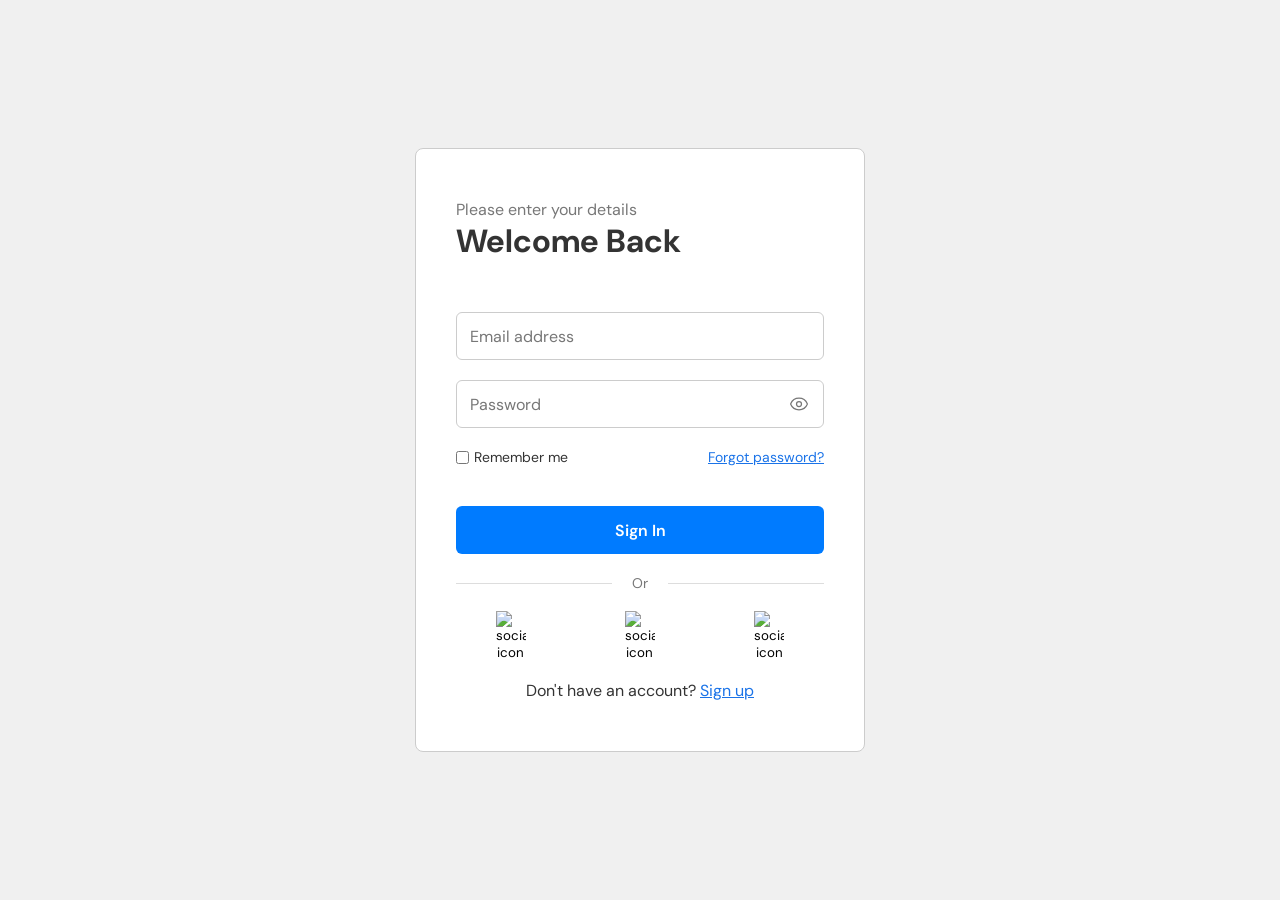
==== PortFolio/html/login.html @ df703a5d "Update PortFolio" ====
<!doctype html>
<html lang="en">
    <head>
        <meta charset="UTF-8" />
        <meta name="viewport" content="width=device-width, initial-scale=1.0" />
        <title>Login Form || Portfolio</title>
        <link rel="stylesheet" href="/PortFolio/css/login.css" />
    </head>
    <body>
        <div class="container">
            <div class="form-container">
                <div class="form-blob">
                    <img src="/img/blob.svg" alt="blob" class="blob-image blob-image--1" />
                    <img src="/img/blob.svg" alt="blob" class="blob-image blob-image--2" />
                    <img src="/img/blob.svg" alt="blob" class="blob-image blob-image--3" />
                </div>

                <div class="form-header">
                    <p>Please enter your details</p>
                    <h1>Welcome Back</h1>
                </div>
                <form class="form-box">
                    <div class="input-group">
                        <input type="email" id="email" class="input-field" placeholder="" required />
                        <label for="email" class="floating-label">Email address</label>
                    </div>
                    <div class="input-group">
                        <input type="password" id="password" class="input-field" placeholder="" required />
                        <label for="password" class="floating-label">Password</label>
                        <div class="eye-icon">
                            <svg
                                xmlns="http://www.w3.org/2000/svg"
                                width="24"
                                height="24"
                                viewBox="0 0 24 24"
                                fill="none"
                                stroke="currentColor"
                                stroke-width="1.5"
                                stroke-linecap="round"
                                stroke-linejoin="round"
                                class="lucide lucide-eye-icon lucide-eye">
                                <path
                                    d="M2.062 12.348a1 1 0 0 1 0-.696 10.75 10.75 0 0 1 19.876 0 1 1 0 0 1 0 .696 10.75 10.75 0 0 1-19.876 0" />
                                <circle cx="12" cy="12" r="3" />
                            </svg>
                        </div>
                    </div>
                    <div class="input-group checkbox-group">
                        <div class="form-col remember-me">
                            <input type="checkbox" id="remember-me-checkbox" class="checkbox-field" />
                            <label for="remember-me-checkbox">Remember me</label>
                        </div>
                        <div class="form-col">
                            <a href="#" class="form-link">Forgot password?</a>
                        </div>
                    </div>
                    <button type="submit" class="form-btn form-btn--submit">Sign In</button>
                </form>
                <div class="form-divider">
                    <p>Or</p>
                </div>
                <div class="form-bottom">
                    <div class="form-socials">
                        <button class="form-btn form-btn--social">
                            <img src="/img/google.svg" alt="social icon" class="btn-icon" />
                        </button>
                        <button class="form-btn form-btn--social">
                            <img src="/img/facebook.svg" alt="social icon" class="btn-icon" />
                        </button>
                        <button class="form-btn form-btn--social">
                            <img src="/img/apple.svg" alt="social icon" class="btn-icon" />
                        </button>
                    </div>
                    <p>Don't have an account? <a class="form-link" href="#">Sign up</a></p>
                </div>
            </div>
        </div>
    </body>
</html>
---- PortFolio/css/login.css ----
@import url('https://fonts.googleapis.com/css2?family=DM+Sans:ital,opsz,wght@0,9..40,100..1000;1,9..40,100..1000&display=swap');
:root {
    --color-background: #f0f0f0;
    --color-background: #f0f0f0;
    --color-text: #333;
    --color-border: #ccc;
    --color-placeholder: #777;
    --color-primary: #007bff;
    --color-primary-hover: #0056b3;
    --color-link: #1a73e8;
    --color-divider: #ddd;
    --color-social-hover: #f0f0f0;
    --color-floating-label: #5f6368;
    --color-white: #fff;
}

* {
    margin: 0;
    padding: 0;
    box-sizing: border-box;
    font-family: 'DM sans', sans-serif;
}

body {
    background-image: url('../../img/backgroundlogin-2.jpg');
    background-color: var(--color-background);
    color: var(--color-text);
    background-size: cover;
    background-position: center;
    background-repeat: no-repeat;
}

.container {
    display: flex;
    justify-content: center;
    align-items: center;
    height: 100vh;
    padding: 20px;
}

.form-container {
    position: relative;
    background-color: var(--color-white);
    padding: 50px 40px;
    width: 100%;
    max-width: 450px;
    border-radius: 8px;
    border: 1px solid var(--color-border);
    overflow: hidden;
}

.form-header {
    position: relative;
    z-index: 1;
}

.form-header p {
    color: var(--color-placeholder);
}

.form-header h1 {
    font-size: 32px;
}

.form-box {
    display: flex;
    flex-direction: column;
    gap: 20px;
    margin-top: 50px;
}

.input-group {
    position: relative;
    display: flex;
}

.input-field {
    height: 48px;
    padding-inline: 14px;
    border: 1px solid var(--color-border);
    border-radius: 6px;
    width: 100%;
    outline: none;
}

#password {
    padding-right: 30px;
}
.floating-label {
    position: absolute;
    top: 50%;
    left: 8px;
    transform: translateY(-50%);
    color: var(--color-placeholder);
    background-color: var(--color-white);
    padding-inline: 6px;
    transition: all 0.3s ease;
    pointer-events: none;
}

.input-field:focus ~ .floating-label,
.input-field:not(:placeholder-shown) ~ .floating-label {
    top: 0;
    left: 8px;
    transform: translateY(-50%);
    font-size: 12px;
    color: var(--color-primary);
}

.input-field:focus {
    border-color: var(--color-primary);
}

.input-field:not(:focus):not(:placeholder-shown) ~ .floating-label {
    color: var(--color-floating-label);
}
/* .blob-image {
    display: none;
} */

.eye-icon {
    position: absolute;
    right: 15px;
    display: flex;
    top: 50%;
    transform: translateY(-50%);
}
.eye-icon svg {
    width: 20px;
    height: 20px;
    cursor: pointer;
    color: var(--color-placeholder);
}

.checkbox-group {
    display: flex;
    justify-content: space-between;
    gap: 10px;
    font-size: 14px;
}

.remember-me {
    display: flex;
    align-items: center;
    gap: 5px;
}

.form-btn {
    display: flex;
    justify-content: center;
    align-items: center;
    gap: 10px;
    height: 48px;
    background: none;
    border: none;
    border-radius: 6px;
    cursor: pointer;
    padding-inline: 8px;
}

.form-btn--submit {
    background-color: var(--color-primary);
    color: var(--color-white);
    font-size: 16px;
    font-weight: 600;
    margin-top: 20px;
    transition: background-color 0.3s ease;
}
.form-btn--submit:hover {
    background-color: var(--color-primary-hover);
}

.form-bottom {
    display: flex;
    flex-direction: column;
    justify-content: center;
    align-items: center;
    gap: 20px;
    margin-top: 20px;
}

.form-divider {
    display: flex;
    align-items: center;
    gap: 20px;
    font-size: 14px;
    color: var(--color-placeholder);
    margin-top: 20px;
}

.form-divider:before,
.form-divider::after {
    content: '';
    flex: 1;
    height: 1px;
    background-color: var(--color-divider);
}
.form-socials {
    width: 100%;
    display: grid;
    grid-template-columns: repeat(3, 1fr);
    gap: 20px;
}

.form-btn--social {
    /* border: 1px solid var(--color-divider);
    transition: 0.3 ease; */
    border: none;
    background: transparent;
}

.form-btn--social:hover {
    background-color: var(--color-social-hover);
}

.btn-icon {
    width: 30px;
}

.form-link {
    color: var(--color-link);
}

.form--link:hover {
    text-decoration: none;
}

.form-blob {
    position: absolute;
    width: 200px;
    height: 200px;
    top: 0;
    right: 0;
    z-index: 0;
}

.blob-image {
    position: absolute;
    rotate: 205deg;
    pointer-events: none;
    opacity: 0;
    transform: scale(0.5) translate(100px);
}

.blob-image--1 {
    top: -170px;
    right: -150px;
    animation: welcomeIn 1.2s ease-out 0.3 forwards;
    --final-opacity: 1;
}
.blob-image--2 {
    top: -165px;
    right: -150px;
    animation: welcomeIn 1.2s ease-out 0.3 forwards;
    --final-opacity: 0.6;
}
.blob-image--3 {
    top: -160px;
    right: -150px;
    animation: welcomeIn 1.2s ease-out 0.3 forwards;
    --final-opacity: 0.3;
}

@keyframes welcomeIn {
    0% {
        opacity: 0;
        transform: scale(0.5) translateX(100px) rotate(180deg);
    }
    60% {
        opacity: calc(var(--final-opacity) * 0.8);
        transform: scale(1.1) translateX(-10px) rotate(200deg);
    }

    100% {
        opacity: calc(var(--final-opacity));
        transform: scale(1) translateX(0px) rotate(205deg);
    }
}

@media (max-widtd: 480px) {
    .form-container {
        padding: 60px 30px;
    }
}
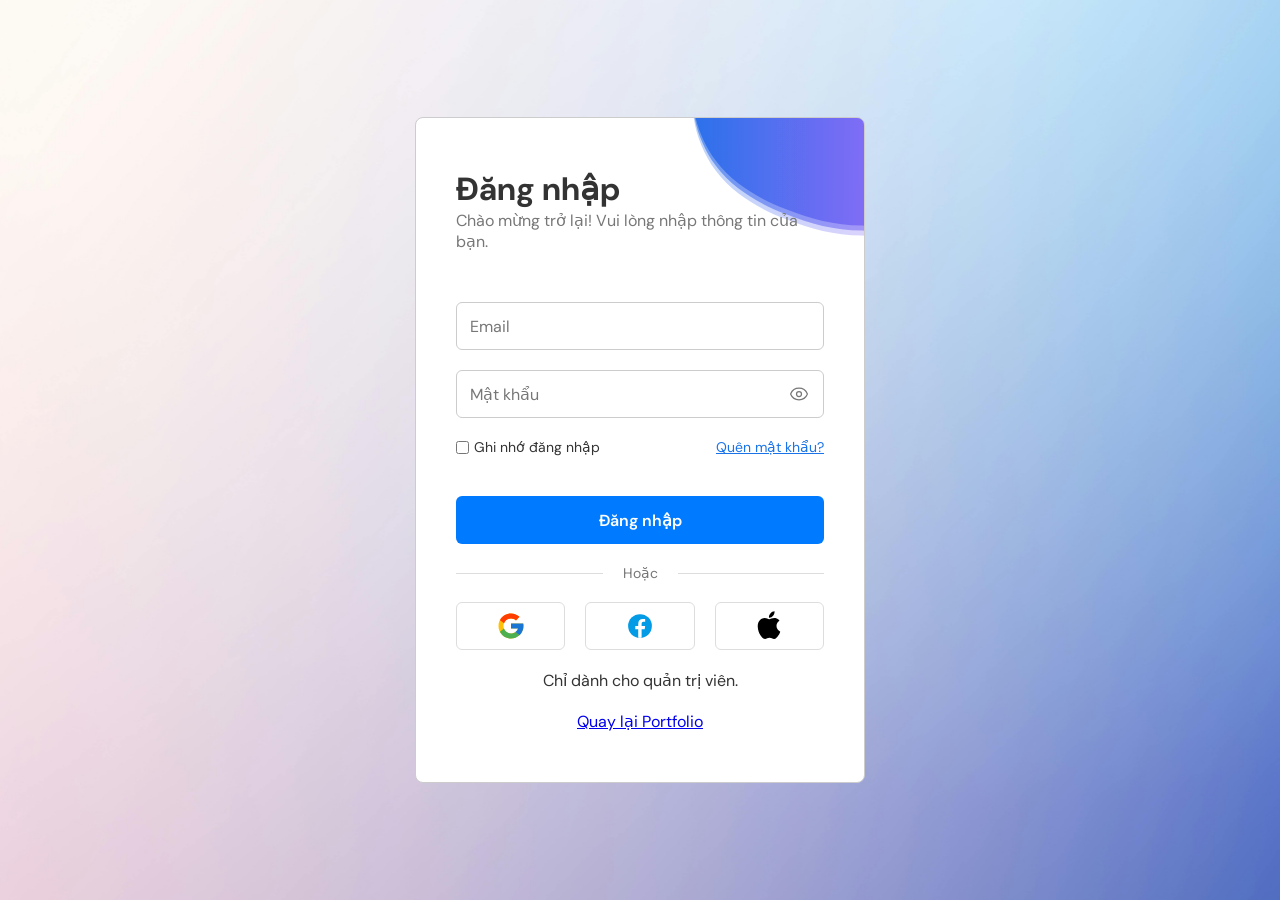
==== commit e7df9d5d: "FortFolio final" ====
--- a/PortFolio/html/login.html
+++ b/PortFolio/html/login.html
@@ -4,29 +4,30 @@
         <meta charset="UTF-8" />
         <meta name="viewport" content="width=device-width, initial-scale=1.0" />
         <title>Login Form || Portfolio</title>
-        <link rel="stylesheet" href="/PortFolio/css/login.css" />
+        <link rel="stylesheet" href="../css/login.css" />
     </head>
     <body>
         <div class="container">
             <div class="form-container">
+                <input type="checkbox" id="toggle-form" hidden />
                 <div class="form-blob">
-                    <img src="/img/blob.svg" alt="blob" class="blob-image blob-image--1" />
-                    <img src="/img/blob.svg" alt="blob" class="blob-image blob-image--2" />
-                    <img src="/img/blob.svg" alt="blob" class="blob-image blob-image--3" />
+                    <img src="../img/blob.svg" alt="blob" class="blob-image blob-image--1" />
+                    <img src="../img/blob.svg" alt="blob" class="blob-image blob-image--2" />
+                    <img src="../img/blob.svg" alt="blob" class="blob-image blob-image--3" />
                 </div>
 
                 <div class="form-header">
-                    <p>Please enter your details</p>
-                    <h1>Welcome Back</h1>
+                    <h1>Đăng nhập</h1>
+                    <p>Chào mừng trở lại! Vui lòng nhập thông tin của bạn.</p>
                 </div>
-                <form class="form-box">
+                <form class="form-box" action="admin.html">
                     <div class="input-group">
-                        <input type="email" id="email" class="input-field" placeholder="" required />
-                        <label for="email" class="floating-label">Email address</label>
+                        <input type="email" id="email" class="input-field" placeholder="example@gmail.com" required />
+                        <label for="email" class="floating-label">Email</label>
                     </div>
                     <div class="input-group">
                         <input type="password" id="password" class="input-field" placeholder="" required />
-                        <label for="password" class="floating-label">Password</label>
+                        <label for="password" class="floating-label">Mật khẩu</label>
                         <div class="eye-icon">
                             <svg
                                 xmlns="http://www.w3.org/2000/svg"
@@ -48,30 +49,31 @@
                     <div class="input-group checkbox-group">
                         <div class="form-col remember-me">
                             <input type="checkbox" id="remember-me-checkbox" class="checkbox-field" />
-                            <label for="remember-me-checkbox">Remember me</label>
+                            <label for="remember-me-checkbox">Ghi nhớ đăng nhập</label>
                         </div>
                         <div class="form-col">
-                            <a href="#" class="form-link">Forgot password?</a>
+                            <a href="#" class="form-link">Quên mật khẩu?</a>
                         </div>
                     </div>
-                    <button type="submit" class="form-btn form-btn--submit">Sign In</button>
+                    <button type="submit" class="form-btn form-btn--submit">Đăng nhập</button>
                 </form>
                 <div class="form-divider">
-                    <p>Or</p>
+                    <p>Hoặc</p>
                 </div>
                 <div class="form-bottom">
                     <div class="form-socials">
                         <button class="form-btn form-btn--social">
-                            <img src="/img/google.svg" alt="social icon" class="btn-icon" />
+                            <img src="../img/google.svg" alt="social icon" class="btn-icon" />
                         </button>
                         <button class="form-btn form-btn--social">
-                            <img src="/img/facebook.svg" alt="social icon" class="btn-icon" />
+                            <img src="../img/facebook.svg" alt="social icon" class="btn-icon" />
                         </button>
                         <button class="form-btn form-btn--social">
-                            <img src="/img/apple.svg" alt="social icon" class="btn-icon" />
+                            <img src="../img/apple.svg" alt="social icon" class="btn-icon" />
                         </button>
                     </div>
-                    <p>Don't have an account? <a class="form-link" href="#">Sign up</a></p>
+                    <p>Chỉ dành cho quản trị viên.</p>
+                    <a href="homepage.html" class="back-home">Quay lại Portfolio </a>
                 </div>
             </div>
         </div>
--- a/PortFolio/css/login.css
+++ b/PortFolio/css/login.css
@@ -1,6 +1,7 @@
 @import url('https://fonts.googleapis.com/css2?family=DM+Sans:ital,opsz,wght@0,9..40,100..1000;1,9..40,100..1000&display=swap');
+
+/* variables & reset */
 :root {
-    --color-background: #f0f0f0;
     --color-background: #f0f0f0;
     --color-text: #333;
     --color-border: #ccc;
@@ -12,17 +13,28 @@
     --color-social-hover: #f0f0f0;
     --color-floating-label: #5f6368;
     --color-white: #fff;
+    
+    /* Repeated design values */
+    --border-radius-small: 6px;
+    --border-radius-medium: 8px;
+    --control-height: 48px;
+    --font-size-title: 32px;
+    --font-size-normal: 16px;
+    --font-size-small: 14px;
+    --font-size-xs: 12px;
+    --transition-fast: all 0.3s ease;
 }
 
 * {
     margin: 0;
     padding: 0;
     box-sizing: border-box;
-    font-family: 'DM sans', sans-serif;
-}
-
+    font-family: 'DM Sans', sans-serif;
+}
+
+/* body & container */
 body {
-    background-image: url('../../img/backgroundlogin-2.jpg');
+    background-image: url('../img/backgroundlogin-2.jpg');
     background-color: var(--color-background);
     color: var(--color-text);
     background-size: cover;
@@ -38,13 +50,14 @@
     padding: 20px;
 }
 
+/* form container */
 .form-container {
     position: relative;
     background-color: var(--color-white);
     padding: 50px 40px;
     width: 100%;
     max-width: 450px;
-    border-radius: 8px;
+    border-radius: var(--border-radius-medium);
     border: 1px solid var(--color-border);
     overflow: hidden;
 }
@@ -54,12 +67,12 @@
     z-index: 1;
 }
 
+.form-header h1 {
+    font-size: var(--font-size-title);
+}
+
 .form-header p {
     color: var(--color-placeholder);
-}
-
-.form-header h1 {
-    font-size: 32px;
 }
 
 .form-box {
@@ -69,23 +82,39 @@
     margin-top: 50px;
 }
 
+/* input group & labels */
 .input-group {
     position: relative;
     display: flex;
 }
 
 .input-field {
-    height: 48px;
+    height: var(--control-height);
     padding-inline: 14px;
     border: 1px solid var(--color-border);
-    border-radius: 6px;
+    border-radius: var(--border-radius-small);
     width: 100%;
     outline: none;
 }
 
+.input-field::placeholder {
+    color: transparent;
+    transition: color 0.2s ease;
+}
+
+.input-field:focus::placeholder {
+    color: var(--color-placeholder);
+    opacity: 0.6;
+}
+
+.input-field:focus {
+    border-color: var(--color-primary);
+}
+
 #password {
     padding-right: 30px;
 }
+
 .floating-label {
     position: absolute;
     top: 50%;
@@ -94,7 +123,7 @@
     color: var(--color-placeholder);
     background-color: var(--color-white);
     padding-inline: 6px;
-    transition: all 0.3s ease;
+    transition: var(--transition-fast);
     pointer-events: none;
 }
 
@@ -103,20 +132,13 @@
     top: 0;
     left: 8px;
     transform: translateY(-50%);
-    font-size: 12px;
+    font-size: var(--font-size-xs);
     color: var(--color-primary);
-}
-
-.input-field:focus {
-    border-color: var(--color-primary);
 }
 
 .input-field:not(:focus):not(:placeholder-shown) ~ .floating-label {
     color: var(--color-floating-label);
 }
-/* .blob-image {
-    display: none;
-} */
 
 .eye-icon {
     position: absolute;
@@ -125,6 +147,7 @@
     top: 50%;
     transform: translateY(-50%);
 }
+
 .eye-icon svg {
     width: 20px;
     height: 20px;
@@ -136,7 +159,7 @@
     display: flex;
     justify-content: space-between;
     gap: 10px;
-    font-size: 14px;
+    font-size: var(--font-size-small);
 }
 
 .remember-me {
@@ -145,15 +168,16 @@
     gap: 5px;
 }
 
+/* buttons & link */
 .form-btn {
     display: flex;
     justify-content: center;
     align-items: center;
     gap: 10px;
-    height: 48px;
+    height: var(--control-height);
     background: none;
     border: none;
-    border-radius: 6px;
+    border-radius: var(--border-radius-small);
     cursor: pointer;
     padding-inline: 8px;
 }
@@ -161,11 +185,12 @@
 .form-btn--submit {
     background-color: var(--color-primary);
     color: var(--color-white);
-    font-size: 16px;
+    font-size: var(--font-size-normal);
     font-weight: 600;
     margin-top: 20px;
-    transition: background-color 0.3s ease;
-}
+    transition: var(--transition-fast);
+}
+
 .form-btn--submit:hover {
     background-color: var(--color-primary-hover);
 }
@@ -183,18 +208,19 @@
     display: flex;
     align-items: center;
     gap: 20px;
-    font-size: 14px;
+    font-size: var(--font-size-small);
     color: var(--color-placeholder);
     margin-top: 20px;
 }
 
-.form-divider:before,
+.form-divider::before,
 .form-divider::after {
     content: '';
     flex: 1;
     height: 1px;
     background-color: var(--color-divider);
 }
+
 .form-socials {
     width: 100%;
     display: grid;
@@ -203,9 +229,8 @@
 }
 
 .form-btn--social {
-    /* border: 1px solid var(--color-divider);
-    transition: 0.3 ease; */
-    border: none;
+    border: 1px solid var(--color-divider);
+    transition: var(--transition-fast);
     background: transparent;
 }
 
@@ -221,10 +246,11 @@
     color: var(--color-link);
 }
 
-.form--link:hover {
-    text-decoration: none;
-}
-
+.form-link:hover {
+    text-decoration: underline;
+}
+
+/* blobs & animations */
 .form-blob {
     position: absolute;
     width: 200px;
@@ -245,19 +271,21 @@
 .blob-image--1 {
     top: -170px;
     right: -150px;
-    animation: welcomeIn 1.2s ease-out 0.3 forwards;
+    animation: welcomeIn 1.2s ease-out 0.3s forwards;
     --final-opacity: 1;
 }
+
 .blob-image--2 {
     top: -165px;
     right: -150px;
-    animation: welcomeIn 1.2s ease-out 0.3 forwards;
+    animation: welcomeIn 1.2s ease-out 0.3s forwards;
     --final-opacity: 0.6;
 }
+
 .blob-image--3 {
     top: -160px;
     right: -150px;
-    animation: welcomeIn 1.2s ease-out 0.3 forwards;
+    animation: welcomeIn 1.2s ease-out 0.3s forwards;
     --final-opacity: 0.3;
 }
 
@@ -270,14 +298,14 @@
         opacity: calc(var(--final-opacity) * 0.8);
         transform: scale(1.1) translateX(-10px) rotate(200deg);
     }
-
     100% {
         opacity: calc(var(--final-opacity));
         transform: scale(1) translateX(0px) rotate(205deg);
     }
 }
 
-@media (max-widtd: 480px) {
+/* responsive */
+@media (max-width: 480px) {
     .form-container {
         padding: 60px 30px;
     }
